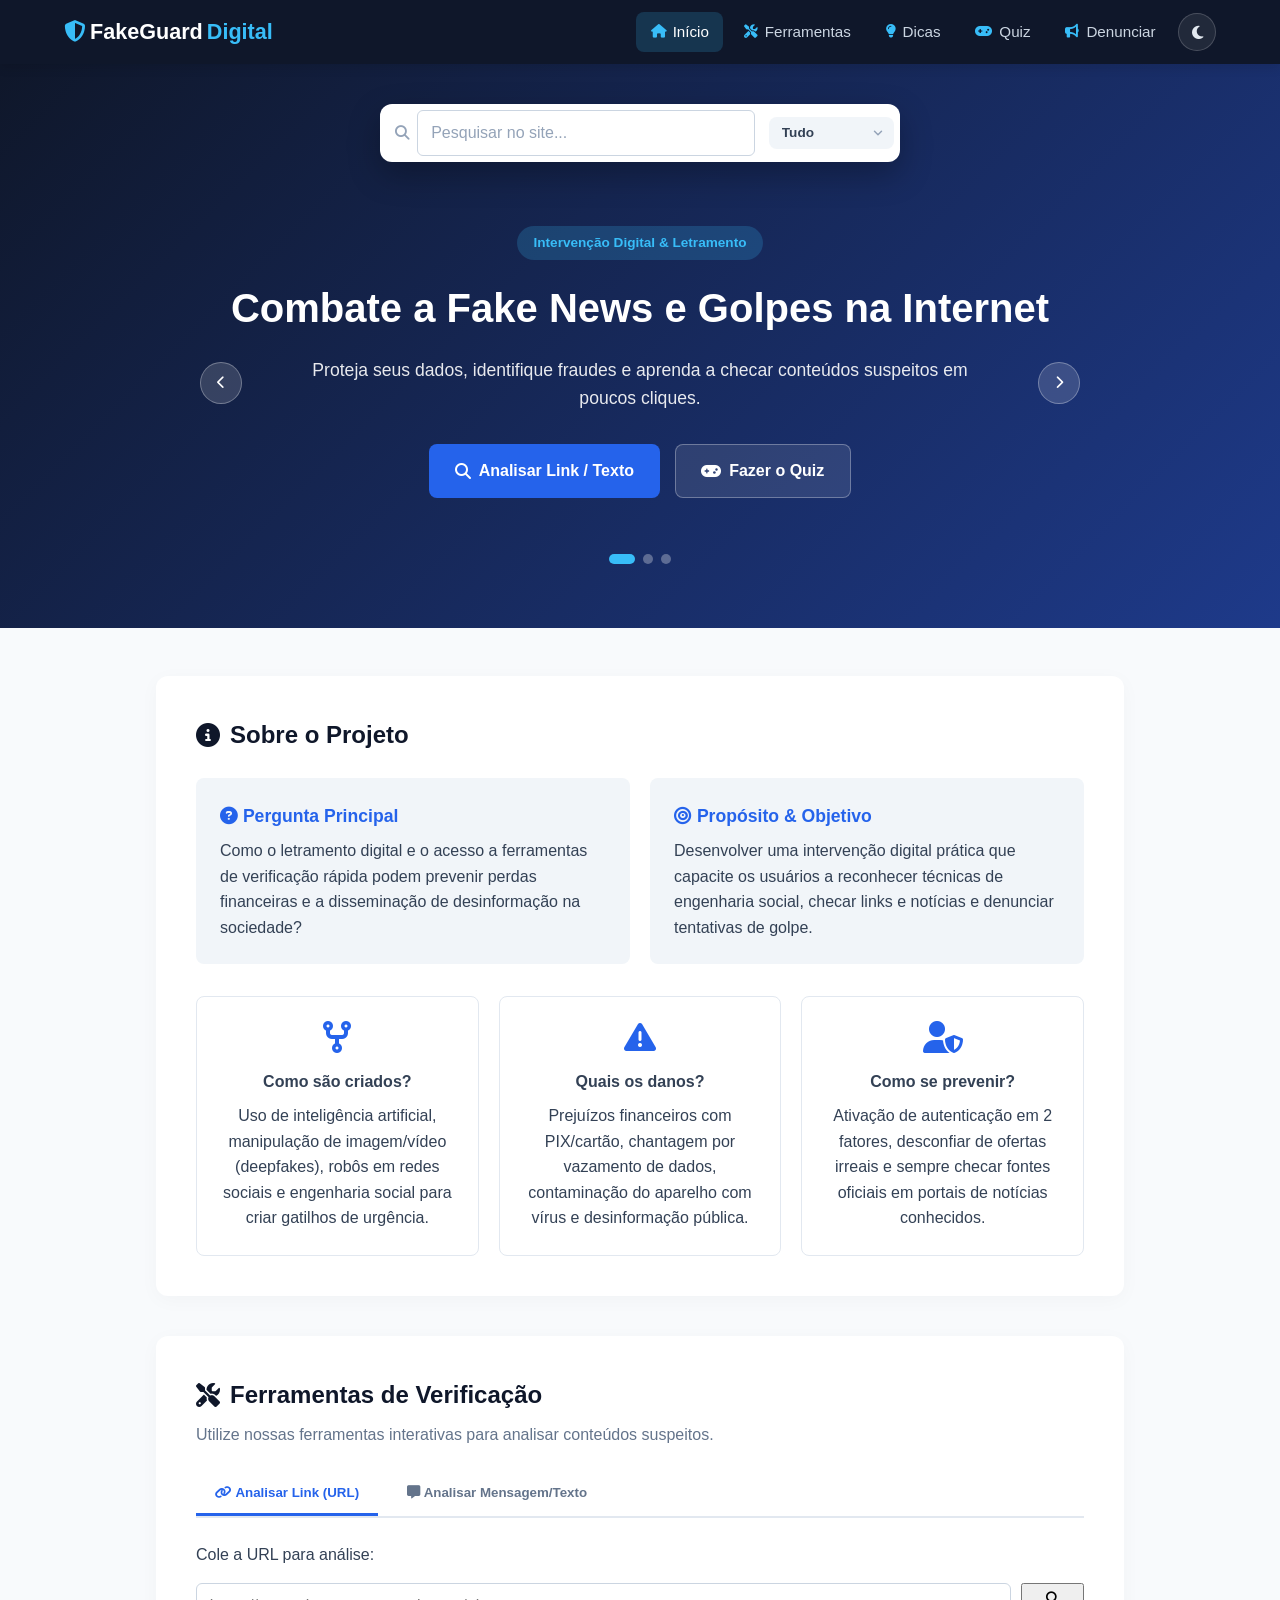
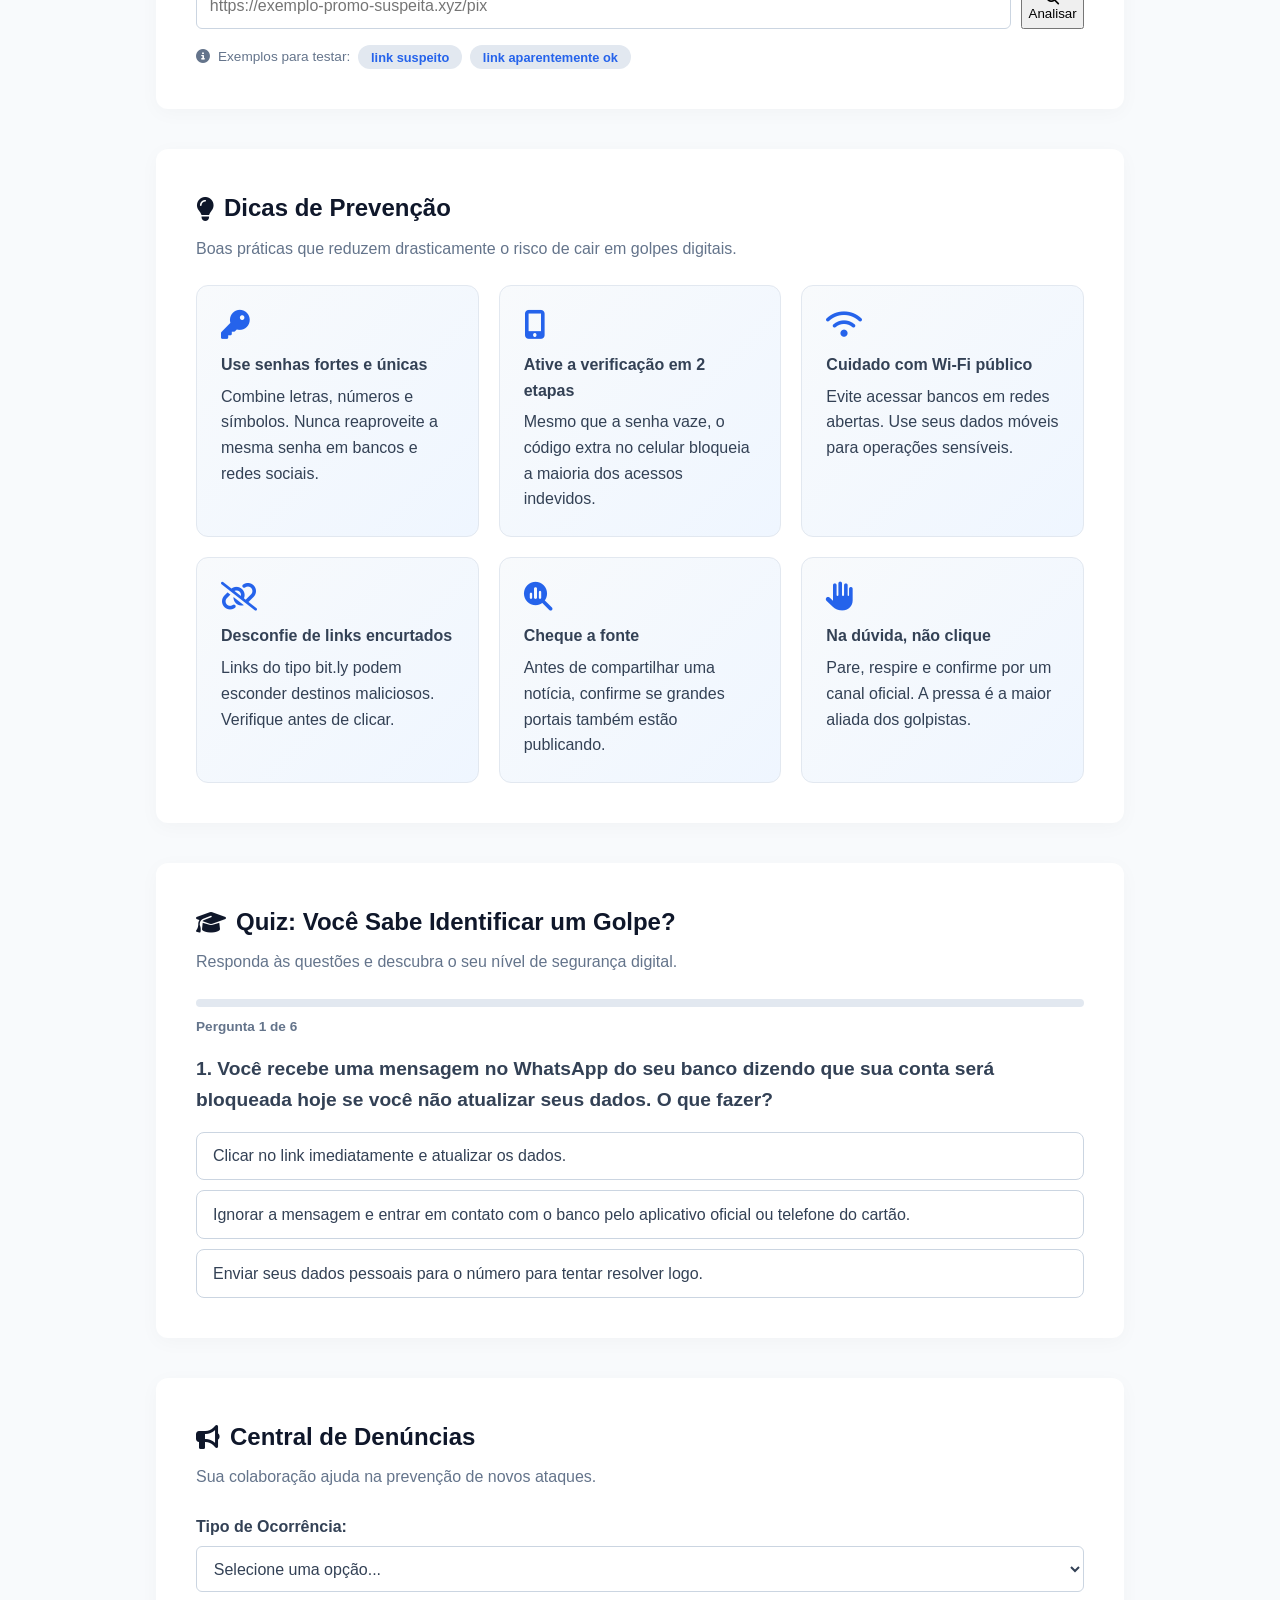
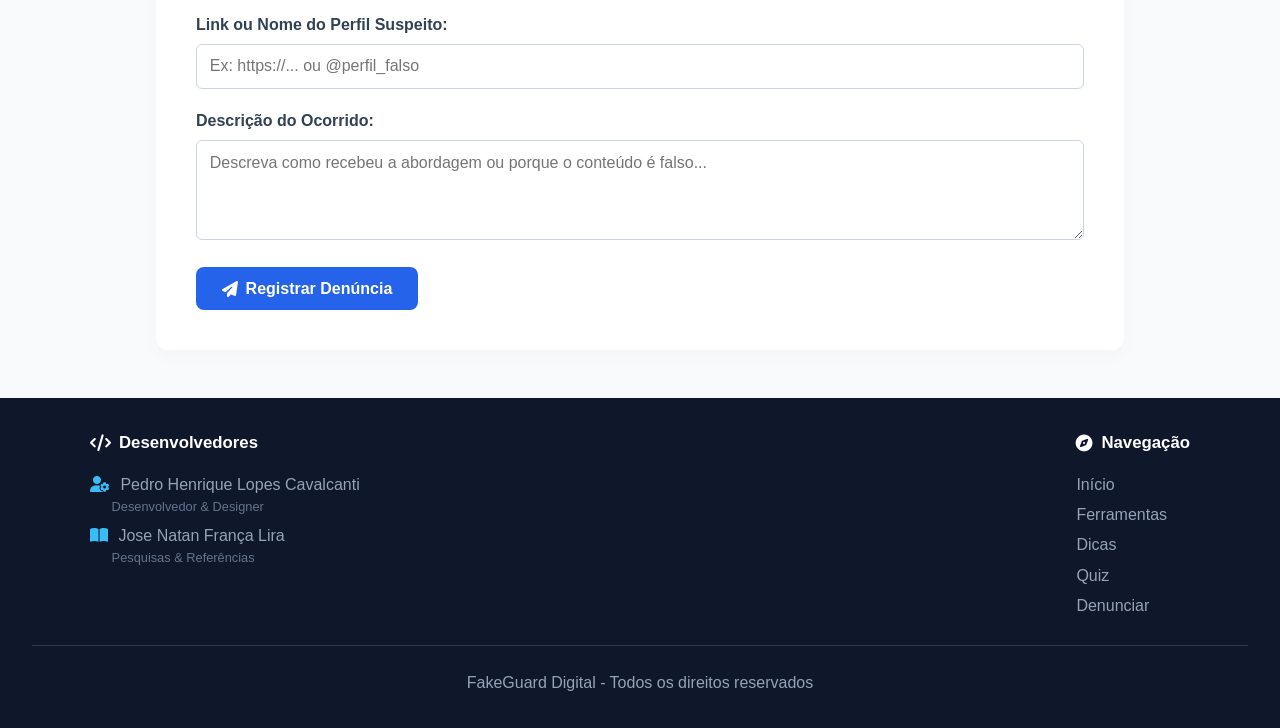
==== index.html @ 28c77b5f "Add files via upload" ====
<!DOCTYPE html>
<html lang="pt-BR">
<head>
    <meta charset="UTF-8">
    <meta name="viewport" content="width=device-width, initial-scale=1.0">
    <title>FakeGuard | Combate às Fake News e Golpes Virtuais</title>
    <link rel="stylesheet" href="./assets/css/style.css">
    <link rel="stylesheet" href="https://cdnjs.cloudflare.com/ajax/libs/font-awesome/6.4.0/css/all.min.css">
   
</head>
<body>

    <!-- Navegação -->
    <nav class="navbar">
        <div class="logo">
            <i class="fa-solid fa-shield-halved"></i> FakeGuard<span>Digital</span>
        </div>
        <div class="nav-right">
            <ul class="nav-links" id="navLinks">
                <li><a href="#inicio"><i class="fa-solid fa-house"></i> Início</a></li>
                <li><a href="#ferramentas"><i class="fa-solid fa-screwdriver-wrench"></i> Ferramentas</a></li>
                <li><a href="#dicas"><i class="fa-solid fa-lightbulb"></i> Dicas</a></li>
                <li><a href="#quiz"><i class="fa-solid fa-gamepad"></i> Quiz</a></li>
                <li><a href="#denuncia"><i class="fa-solid fa-bullhorn"></i> Denunciar</a></li>
            </ul>
            <button class="theme-toggle" id="themeToggle" aria-label="Alternar tema" title="Alternar tema claro/escuro" onclick="alternarTema()">
                <i class="fa-solid fa-moon"></i>
            </button>
            <button class="hamburger" id="hamburger" aria-label="Abrir menu" aria-expanded="false" onclick="toggleMenu()">
                <i class="fa-solid fa-bars"></i>
            </button>
        </div>
    </nav>

    <!-- Header Hero com Carrossel -->
    <header id="inicio" class="hero">
        <div class="hero-search">
            <form class="hero-search-form" onsubmit="return pesquisarSite(event)" role="search">
                <div class="search-field">
                    <i class="fa-solid fa-magnifying-glass"></i>
                    <input type="text" id="siteSearch" placeholder="Pesquisar no site..." aria-label="Pesquisar no site" oninput="pesquisarSite(event)">
                </div>
                <select id="siteSearchFilter" aria-label="Filtro de pesquisa" onchange="pesquisarSite(event)">
                    <option value="todos">Tudo</option>
                    <option value="ferramentas">Ferramentas</option>
                    <option value="quiz">Quiz</option>
                    <option value="dicas">Dicas</option>
                    <option value="denuncia">Denúncias</option>
                    <option value="sobre">Sobre</option>
                </select>
            </form>
            <div id="siteSearchResult" class="site-search-result" aria-live="polite"></div>
        </div>

        <div class="carousel" id="carousel">
            <div class="carousel-track" id="carouselTrack">
                <div class="carousel-slide">
                    <span class="badge">Intervenção Digital &amp; Letramento</span>
                    <h1>Combate a Fake News e Golpes na Internet</h1>
                    <p>Proteja seus dados, identifique fraudes e aprenda a checar conteúdos suspeitos em poucos cliques.</p>
                    <div class="hero-buttons">
                        <a href="#ferramentas" class="btn btn-primary"><i class="fa-solid fa-magnifying-glass"></i> Analisar Link / Texto</a>
                        <a href="#quiz" class="btn btn-secondary"><i class="fa-solid fa-gamepad"></i> Fazer o Quiz</a>
                    </div>
                </div>
                <div class="carousel-slide">
                    <span class="badge"><i class="fa-solid fa-bolt"></i> Golpes em alta</span>
                    <h1>Phishing, PIX falso e Perfis Clonados</h1>
                    <p>Golpistas usam urgência e prêmios fáceis para roubar seus dados. Aprenda a reconhecer os sinais antes de cair.</p>
                    <div class="hero-buttons">
                        <a href="#ferramentas" class="btn btn-primary"><i class="fa-solid fa-shield-halved"></i> Verificar Agora</a>
                        <a href="#dicas" class="btn btn-secondary"><i class="fa-solid fa-lightbulb"></i> Ver Dicas</a>
                    </div>
                </div>
                <div class="carousel-slide">
                    <span class="badge"><i class="fa-solid fa-brain"></i> Teste seu conhecimento</span>
                    <h1>Você Sabe Identificar um Golpe?</h1>
                    <p>Responda ao nosso quiz interativo e descubra o seu nível de segurança digital em poucos minutos.</p>
                    <div class="hero-buttons">
                        <a href="#quiz" class="btn btn-primary"><i class="fa-solid fa-gamepad"></i> Fazer o Quiz</a>
                        <a href="#denuncia" class="btn btn-secondary"><i class="fa-solid fa-bullhorn"></i> Denunciar Golpe</a>
                    </div>
                </div>
            </div>
            <button class="carousel-arrow prev" aria-label="Slide anterior" onclick="moverCarrossel(-1)"><i class="fa-solid fa-chevron-left"></i></button>
            <button class="carousel-arrow next" aria-label="Próximo slide" onclick="moverCarrossel(1)"><i class="fa-solid fa-chevron-right"></i></button>
            <div class="carousel-dots" id="carouselDots"></div>
        </div>
    </header>

    <main class="container">

        <!-- O Problema & Propósito -->
        <section id="problema" class="section-card">
            <h2><i class="fa-solid fa-circle-info"></i> Sobre o Projeto</h2>
            <div class="grid-2">
                <div class="box">
                    <h3><i class="fa-solid fa-circle-question"></i> Pergunta Principal</h3>
                    <p>Como o letramento digital e o acesso a ferramentas de verificação rápida podem prevenir perdas financeiras e a disseminação de desinformação na sociedade?</p>
                </div>
                <div class="box">
                    <h3><i class="fa-solid fa-bullseye"></i> Propósito & Objetivo</h3>
                    <p>Desenvolver uma intervenção digital prática que capacite os usuários a reconhecer técnicas de engenharia social, checar links e notícias e denunciar tentativas de golpe.</p>
                </div>
            </div>

            <div class="info-grid">
                <div class="info-card">
                    <i class="fa-solid fa-code-fork icon"></i>
                    <h4>Como são criados?</h4>
                    <p>Uso de inteligência artificial, manipulação de imagem/vídeo (deepfakes), robôs em redes sociais e engenharia social para criar gatilhos de urgência.</p>
                </div>
                <div class="info-card">
                    <i class="fa-solid fa-triangle-exclamation icon"></i>
                    <h4>Quais os danos?</h4>
                    <p>Prejuízos financeiros com PIX/cartão, chantagem por vazamento de dados, contaminação do aparelho com vírus e desinformação pública.</p>
                </div>
                <div class="info-card">
                    <i class="fa-solid fa-user-shield icon"></i>
                    <h4>Como se prevenir?</h4>
                    <p>Ativação de autenticação em 2 fatores, desconfiar de ofertas irreais e sempre checar fontes oficiais em portais de notícias conhecidos.</p>
                </div>
            </div>
        </section>

        <!-- Ferramentas Interativas -->
        <section id="ferramentas" class="section-card">
            <h2><i class="fa-solid fa-screwdriver-wrench"></i> Ferramentas de Verificação</h2>
            <p class="subtitle">Utilize nossas ferramentas interativas para analisar conteúdos suspeitos.</p>

            <div class="tabs">
                <button class="tab-btn active" onclick="switchTab('verificador-link', this)"><i class="fa-solid fa-link"></i> Analisar Link (URL)</button>
                <button class="tab-btn" onclick="switchTab('analisador-texto', this)"><i class="fa-solid fa-message"></i> Analisar Mensagem/Texto</button>
            </div>

            <!-- Tab 1: Link -->
            <div id="verificador-link" class="tab-content active">
                <div class="interactive-box">
                    <label for="linkInput">Cole a URL para análise:</label>
                    <div class="input-group">
                        <input type="text" id="linkInput" placeholder="https://exemplo-promo-suspeita.xyz/pix" onkeydown="if(event.key==='Enter')analisarLink()">
                        <button onclick="analisarLink()"><i class="fa-solid fa-search"></i> Analisar</button>
                    </div>
                    <p class="helper-text"><i class="fa-solid fa-circle-info"></i> Exemplos para testar: <button type="button" class="chip" onclick="preencherExemplo('link','https://bit.ly/premio-pix-gratis.tk')">link suspeito</button> <button type="button" class="chip" onclick="preencherExemplo('link','https://www.bancooficial.com.br/seguro')">link aparentemente ok</button></p>
                    <div id="linkResult" class="result-box hidden"></div>
                </div>
            </div>

            <!-- Tab 2: Texto/Mensagem -->
            <div id="analisador-texto" class="tab-content">
                <div class="interactive-box">
                    <label for="textoInput">Cole o texto da mensagem recebida (WhatsApp, SMS, E-mail):</label>
                    <textarea id="textoInput" rows="5" placeholder="Ex: PARABÉNS! Você foi contemplado com um PIX de R$ 5.000. Clique no link e confirme seu código..."></textarea>
                    <button onclick="analisarTexto()"><i class="fa-solid fa-microscope"></i> Analisar Mensagem</button>
                    <p class="helper-text"><i class="fa-solid fa-circle-info"></i> Exemplos: <button type="button" class="chip" onclick="preencherExemplo('texto','URGENTE! Sua conta está bloqueada, clique no link e informe seu código de verificação para desbloquear')">golpe de banco</button> <button type="button" class="chip" onclick="preencherExemplo('texto','Bom dia, confirmando nossa reunião amanhã às 10h na sala 3.')">mensagem normal</button></p>
                    <div id="textoResult" class="result-box hidden"></div>
                </div>
            </div>
        </section>

        <!-- Dicas de Prevenção -->
        <section id="dicas" class="section-card">
            <h2><i class="fa-solid fa-lightbulb"></i> Dicas de Prevenção</h2>
            <p class="subtitle">Boas práticas que reduzem drasticamente o risco de cair em golpes digitais.</p>
            <div class="dicas-grid">
                <div class="dica-card">
                    <i class="fa-solid fa-key"></i>
                    <h4>Use senhas fortes e únicas</h4>
                    <p>Combine letras, números e símbolos. Nunca reaproveite a mesma senha em bancos e redes sociais.</p>
                </div>
                <div class="dica-card">
                    <i class="fa-solid fa-mobile-screen-button"></i>
                    <h4>Ative a verificação em 2 etapas</h4>
                    <p>Mesmo que a senha vaze, o código extra no celular bloqueia a maioria dos acessos indevidos.</p>
                </div>
                <div class="dica-card">
                    <i class="fa-solid fa-wifi"></i>
                    <h4>Cuidado com Wi-Fi público</h4>
                    <p>Evite acessar bancos em redes abertas. Use seus dados móveis para operações sensíveis.</p>
                </div>
                <div class="dica-card">
                    <i class="fa-solid fa-link-slash"></i>
                    <h4>Desconfie de links encurtados</h4>
                    <p>Links do tipo bit.ly podem esconder destinos maliciosos. Verifique antes de clicar.</p>
                </div>
                <div class="dica-card">
                    <i class="fa-solid fa-magnifying-glass-chart"></i>
                    <h4>Cheque a fonte</h4>
                    <p>Antes de compartilhar uma notícia, confirme se grandes portais também estão publicando.</p>
                </div>
                <div class="dica-card">
                    <i class="fa-solid fa-hand"></i>
                    <h4>Na dúvida, não clique</h4>
                    <p>Pare, respire e confirme por um canal oficial. A pressa é a maior aliada dos golpistas.</p>
                </div>
            </div>
        </section>

        <!-- Quiz Interativo -->
        <section id="quiz" class="section-card">
            <h2><i class="fa-solid fa-graduation-cap"></i> Quiz: Você Sabe Identificar um Golpe?</h2>
            <p class="subtitle">Responda às questões e descubra o seu nível de segurança digital.</p>

            <div class="quiz-progress"><div class="quiz-progress-bar" id="quizProgressBar"></div></div>
            <p class="quiz-counter" id="quizCounter"></p>
            <div id="quiz-container">
                <div class="quiz-question" id="question-title">Carregando pergunta...</div>
                <div class="quiz-options" id="options-container"></div>
                <div id="quiz-feedback" class="quiz-feedback hidden"></div>
                <button id="next-btn" class="btn btn-primary hidden" onclick="proximaPergunta()">Próxima Pergunta <i class="fa-solid fa-arrow-right"></i></button>
            </div>
        </section>

        <!-- Form de Denúncia -->
        <section id="denuncia" class="section-card">
            <h2><i class="fa-solid fa-bullhorn"></i> Central de Denúncias</h2>
            <p class="subtitle">Sua colaboração ajuda na prevenção de novos ataques.</p>

            <form id="denunciaForm" onsubmit="enviarDenuncia(event)">
                <div class="form-group">
                    <label for="tipoInfração" >Tipo de Ocorrência:</label>
                    <select id="tipoInfração" required>
                        <option value="">Selecione uma opção...</option>
                        <option value="phishing">Phishing / Link Malicioso</option>
                        <option value="fakenews">Notícia Falsa (Fake News)</option>
                        <option value="perfil_falso">Perfil Falso / Clone em Rede Social</option>
                        <option value="fraude_pix">Fraude via PIX / Cobrança Indevida</option>
                    </select>
                </div>

                <div class="form-group">
                    <label for="urlDenuncia">Link ou Nome do Perfil Suspeito:</label>
                    <input type="text" id="urlDenuncia" placeholder="Ex: https://... ou @perfil_falso" required>
                </div>

                <div class="form-group">
                    <label for="descricao">Descrição do Ocorrido:</label>
                    <textarea id="descricao" rows="4" placeholder="Descreva como recebeu a abordagem ou porque o conteúdo é falso..." required></textarea>
                </div>

                <button type="submit" class="btn btn-primary"><i class="fa-solid fa-paper-plane"></i> Registrar Denúncia</button>
            </form>
            <div id="formAlert" class="alert-success hidden">
                <i class="fa-solid fa-circle-check"></i> Denúncia registrada e enviada para análise com sucesso!
            </div>
        </section>

    </main>

    <footer>
        <div class="footer-content">
            <div class="footer-section footer-dev">
                <h3><i class="fa-solid fa-code"></i> Desenvolvedores</h3>
                <ul>
                    <li><i class="fa-solid fa-user-gear"></i> Pedro Henrique Lopes Cavalcanti <span>Desenvolvedor &amp; Designer</span></li>
                    <li><i class="fa-solid fa-book-open"></i> Jose Natan França Lira <span>Pesquisas &amp; Referências</span></li>
                </ul>
            </div>
            <div class="footer-section footer-links">
                <h3><i class="fa-solid fa-compass"></i> Navegação</h3>
                <ul>
                    <li><a href="#inicio">Início</a></li>
                    <li><a href="#ferramentas">Ferramentas</a></li>
                    <li><a href="#dicas">Dicas</a></li>
                    <li><a href="#quiz">Quiz</a></li>
                    <li><a href="#denuncia">Denunciar</a></li>
                </ul>
            </div>
        </div>
        <p class="footer-bottom">FakeGuard Digital - Todos os direitos reservados</p>
    </footer>

    <script src="./assets/js/script.js"></script>
</body>
</html>
---- assets/css/style.css ----
:root {
    --primary-color: #0f172a;
    --secondary-color: #2563eb;
    --accent-color: #38bdf8;
    --bg-color: #f8fafc;
    --card-bg: #ffffff;
    --text-color: #334155;
    --danger-color: #ef4444;
    --success-color: #22c55e;
    --warning-color: #f59e0b;
    --border-radius: 12px;

    /* Variáveis do tema (modo claro) */
    --muted-color: #64748b;
    --surface-2: #f1f5f9;
    --surface-3: #e2e8f0;
    --border-color: #e2e8f0;
    --input-bg: #ffffff;
    --input-border: #cbd5e1;
    --card-shadow: 0 4px 20px rgba(0, 0, 0, 0.03);
    --dica-bg-1: #f8fafc;
    --dica-bg-2: #eff6ff;
    --quiz-opt-bg: #ffffff;
    --quiz-opt-hover: #f1f5f9;
    --navbar-bg: #0f172a;
    --footer-bg: #0f172a;
    --hero-bg: linear-gradient(135deg, #0f172a 0%, #1e3a8a 100%);

    /* Barra de pesquisa (tema claro) */
    --search-bg: #ffffff;
    --search-border: rgba(255, 255, 255, 0.25);
    --search-chip: #f1f5f9;
    --search-chip-hover: #e2e8f0;
    --search-muted: #94a3b8;
    --search-shadow: 0 12px 32px rgba(0, 0, 0, 0.28);
}

/* Modo escuro */
html[data-theme="dark"] {
    --bg-color: #0b1120;
    --card-bg: #111c2e;
    --text-color: #cbd5e1;
    --primary-color: #e2e8f0;
    --secondary-color: #3b82f6;
    --accent-color: #38bdf8;

    --muted-color: #94a3b8;
    --surface-2: #16233a;
    --surface-3: #1e2f4a;
    --border-color: #223350;
    --input-bg: #0f1b2e;
    --input-border: #2a3d5c;
    --card-shadow: 0 4px 20px rgba(0, 0, 0, 0.4);
    --dica-bg-1: #16233a;
    --dica-bg-2: #12203a;
    --quiz-opt-bg: #16233a;
    --quiz-opt-hover: #1e2f4a;
    --navbar-bg: #0b1120;
    --footer-bg: #0b1120;
    --hero-bg: linear-gradient(135deg, #0b1120 0%, #16233a 100%);

    /* Barra de pesquisa (tema escuro) */
    --search-bg: #16233a;
    --search-border: #2a3d5c;
    --search-chip: #1e2f4a;
    --search-chip-hover: #263a58;
    --search-muted: #64748b;
    --search-shadow: 0 12px 32px rgba(0, 0, 0, 0.45);
}

* {
    box-sizing: border-box;
    margin: 0;
    padding: 0;
    font-family: 'Segoe UI', Roboto, Helvetica, Arial, sans-serif;
}

html {
    scroll-behavior: smooth;
}

body {
    background-color: var(--bg-color);
    color: var(--text-color);
    line-height: 1.6;
    overflow-x: hidden;
    transition: background-color 0.3s ease, color 0.3s ease;
}

/* Navbar */
.navbar {
    display: flex;
    justify-content: space-between;
    align-items: center;
    background-color: var(--navbar-bg);
    padding: 0.75rem 5%;
    position: sticky;
    top: 0;
    z-index: 1000;
    box-shadow: 0 4px 10px rgba(0,0,0,0.1);
    transition: background-color 0.3s ease;
}

.nav-right {
    display: flex;
    align-items: center;
    gap: 0.5rem;
}

.logo {
    color: #fff;
    font-size: 1.35rem;
    font-weight: 700;
    display: inline-flex;
    align-items: center;
    gap: 4px;
}

.logo i {
    color: var(--accent-color);
}

.logo span {
    color: var(--accent-color);
}

.nav-links {
    display: flex;
    list-style: none;
    gap: 6px;
    align-items: center;
}

/* Botão de tema */
.theme-toggle {
    background: rgba(255, 255, 255, 0.08);
    border: 1px solid rgba(255, 255, 255, 0.18);
    color: #e2e8f0;
    width: 38px;
    height: 38px;
    border-radius: 50%;
    cursor: pointer;
    font-size: 0.95rem;
    display: inline-flex;
    align-items: center;
    justify-content: center;
    transition: background 0.2s ease, transform 0.3s ease;
}

.theme-toggle:hover {
    background: rgba(56, 189, 248, 0.25);
    transform: rotate(20deg);
}

.nav-links a {
    color: #cbd5e1;
    text-decoration: none;
    font-weight: 500;
    font-size: 0.95rem;
    padding: 0.5rem 0.9rem;
    border-radius: 8px;
    transition: color 0.2s ease, background-color 0.2s ease;
    display: inline-flex;
    align-items: center;
    gap: 7px;
}

.nav-links a i {
    font-size: 0.85rem;
    color: var(--accent-color);
}

.nav-links a:hover {
    color: #fff;
    background-color: rgba(255, 255, 255, 0.08);
}

.nav-links a.active {
    color: #fff;
    background-color: rgba(56, 189, 248, 0.18);
}

.nav-links a.active i {
    color: var(--accent-color);
}

/* Hamburguer */
.hamburger {
    display: none;
    background: none;
    border: none;
    color: #fff;
    font-size: 1.6rem;
    cursor: pointer;
    padding: 0.25rem 0.5rem;
}

/* Hero Section */
.hero {
    background: var(--hero-bg);
    color: #fff;
    padding: 2.5rem 1rem 4rem;
    transition: background 0.3s ease;
}

/* Barra de pesquisa no topo */
.hero-search {
    max-width: 520px;
    margin: 0 auto 2.5rem;
    position: relative;
}

.hero-search-form {
    display: flex;
    align-items: center;
    background: var(--search-bg);
    border: 1px solid var(--search-border);
    border-radius: 12px;
    padding: 0.3rem;
    gap: 0.3rem;
    box-shadow: var(--search-shadow);
    transition: background-color 0.3s ease, border-color 0.3s ease;
}

.hero-search-form .search-field {
    flex: 1 1 auto;
    display: flex;
    align-items: center;
    gap: 0.5rem;
    padding: 0 0.6rem;
    min-width: 0;
}

.hero-search-form .search-field i {
    color: var(--search-muted);
    font-size: 0.9rem;
}

.hero-search-form input {
    flex: 1 1 auto;
    width: auto;
    border: none;
    outline: none;
    font-size: 0.92rem;
    padding: 0.55rem 0;
    min-width: 0;
    background: transparent;
    color: var(--text-color);
}

.hero-search-form input::placeholder {
    color: var(--search-muted);
}

.hero-search-form select {
    border: none;
    outline: none;
    -webkit-appearance: none;
    -moz-appearance: none;
    appearance: none;
    width: auto;
    max-width: 46%;
    background: var(--search-chip);
    /* Seta customizada (chevron desenhado em SVG) */
    background-image: url("data:image/svg+xml;charset=utf-8,%3Csvg xmlns='http://www.w3.org/2000/svg' viewBox='0 0 24 24' fill='none' stroke='%2394a3b8' stroke-width='2.5' stroke-linecap='round' stroke-linejoin='round'%3E%3Cpolyline points='6 9 12 15 18 9'/%3E%3C/svg%3E");
    background-repeat: no-repeat;
    background-position: right 0.55rem center;
    background-size: 14px;
    padding: 0.55rem 1.9rem 0.55rem 0.8rem;
    border-radius: 8px;
    font-size: 0.85rem;
    font-weight: 600;
    color: var(--text-color);
    cursor: pointer;
    transition: background-color 0.2s ease;
    flex-shrink: 0;
}

.hero-search-form select:hover {
    background-color: var(--search-chip-hover);
}

.hero-search-form select option {
    color: #334155;
    background: #fff;
}

.hero-search-form button {
    background-color: var(--secondary-color);
    color: #fff;
    border: none;
    padding: 0.55rem 1rem;
    border-radius: 8px;
    cursor: pointer;
    font-size: 0.9rem;
    display: inline-flex;
    align-items: center;
    justify-content: center;
    flex-shrink: 0;
    transition: background-color 0.2s ease;
}

.hero-search-form button:hover {
    background-color: var(--accent-color);
}

.site-search-result {
    display: none;
    margin-top: 0.8rem;
    padding: 1rem 1.2rem;
    border-radius: 12px;
    font-size: 0.95rem;
    animation: fadeIn 0.3s ease;
}

.site-search-result.show {
    display: block;
}

.site-search-result.success {
    background: rgba(34, 197, 94, 0.15);
    color: #dcfce7;
    border: 1px solid rgba(74, 222, 128, 0.5);
}

.site-search-result.warning {
    background: rgba(245, 158, 11, 0.15);
    color: #fef3c7;
    border: 1px solid rgba(252, 211, 77, 0.5);
}

.search-hits {
    display: flex;
    flex-direction: column;
    gap: 6px;
    margin-top: 0.7rem;
}

.search-hit {
    background: rgba(255, 255, 255, 0.08);
    color: #fff;
    border: 1px solid rgba(255, 255, 255, 0.15);
    padding: 0.55rem 0.85rem;
    border-radius: 8px;
    cursor: pointer;
    font-size: 0.9rem;
    display: flex;
    align-items: center;
    gap: 8px;
    text-align: left;
    width: 100%;
    transition: all 0.2s ease;
}

.search-hit > i {
    color: var(--accent-color);
    font-size: 0.75rem;
}

.search-hit:hover {
    background: rgba(56, 189, 248, 0.2);
    border-color: var(--accent-color);
    transform: translateX(4px);
}

.search-hit-tag {
    margin-left: auto;
    font-size: 0.7rem;
    text-transform: uppercase;
    letter-spacing: 0.5px;
    background: rgba(255, 255, 255, 0.12);
    color: #cbd5e1;
    padding: 0.15rem 0.5rem;
    border-radius: 20px;
    font-weight: 600;
    white-space: nowrap;
}

/* Carrossel */
.carousel {
    position: relative;
    max-width: 900px;
    margin: 0 auto;
    overflow: hidden;
    border-radius: 16px;
}

.carousel-track {
    display: flex;
    transition: transform 0.6s ease-in-out;
}

.carousel-slide {
    min-width: 100%;
    text-align: center;
    padding: 1.5rem 1rem 2rem;
    box-sizing: border-box;
}

.carousel-slide h1 {
    font-size: 2.5rem;
    margin-bottom: 1rem;
}

.carousel-slide p {
    font-size: 1.1rem;
    opacity: 0.9;
    margin-bottom: 2rem;
    max-width: 700px;
    margin-left: auto;
    margin-right: auto;
}

.badge {
    background-color: rgba(56, 189, 248, 0.2);
    color: var(--accent-color);
    padding: 0.4rem 1rem;
    border-radius: 20px;
    font-size: 0.85rem;
    font-weight: 600;
    display: inline-block;
    margin-bottom: 1rem;
}

.hero-buttons {
    display: flex;
    gap: 15px;
    justify-content: center;
    flex-wrap: wrap;
}

.carousel-arrow {
    position: absolute;
    top: 50%;
    transform: translateY(-50%);
    background: rgba(255,255,255,0.15);
    border: 1px solid rgba(255,255,255,0.3);
    color: #fff;
    width: 42px;
    height: 42px;
    border-radius: 50%;
    cursor: pointer;
    display: flex;
    align-items: center;
    justify-content: center;
    transition: background 0.2s ease;
    z-index: 5;
}

.carousel-arrow:hover {
    background: var(--secondary-color);
    border-color: var(--secondary-color);
}

.carousel-arrow.prev { left: 10px; }
.carousel-arrow.next { right: 10px; }

.carousel-dots {
    display: flex;
    justify-content: center;
    gap: 8px;
    margin-top: 1.5rem;
}

.carousel-dot {
    width: 10px;
    height: 10px;
    border-radius: 50%;
    border: none;
    background: rgba(255,255,255,0.3);
    cursor: pointer;
    transition: all 0.3s ease;
}

.carousel-dot.active {
    background: var(--accent-color);
    width: 26px;
    border-radius: 10px;
}

@keyframes fadeIn {
    from { opacity: 0; transform: translateY(-5px); }
    to { opacity: 1; transform: translateY(0); }
}

/* Buttons */
.btn {
    padding: 0.8rem 1.6rem;
    border-radius: 8px;
    border: none;
    cursor: pointer;
    font-size: 1rem;
    font-weight: 600;
    text-decoration: none;
    display: inline-flex;
    align-items: center;
    gap: 8px;
    transition: all 0.3s;
}

.btn-primary {
    background-color: var(--secondary-color);
    color: #fff;
}

.btn-primary:hover {
    background-color: #1d4ed8;
}

.btn-secondary {
    background-color: rgba(255,255,255,0.1);
    color: #fff;
    border: 1px solid rgba(255,255,255,0.3);
}

.btn-secondary:hover {
    background-color: rgba(255,255,255,0.2);
}

/* Main Layout */
.container {
    max-width: 1000px;
    margin: 3rem auto;
    padding: 0 1rem;
}

.section-card {
    background: var(--card-bg);
    border-radius: var(--border-radius);
    padding: 2.5rem;
    margin-bottom: 2.5rem;
    box-shadow: var(--card-shadow);
    transition: background-color 0.3s ease, box-shadow 0.3s ease;
}

.section-card h2 {
    color: var(--primary-color);
    margin-bottom: 0.5rem;
    display: flex;
    align-items: center;
    gap: 10px;
}

.subtitle {
    color: var(--muted-color);
    margin-bottom: 1.5rem;
}

/* Grids & Cards */
.grid-2 {
    display: grid;
    grid-template-columns: 1fr 1fr;
    gap: 20px;
    margin-top: 1.5rem;
}

.box {
    background: var(--surface-2);
    padding: 1.5rem;
    border-radius: 8px;
    transition: background-color 0.3s ease;
}

.box h3 {
    font-size: 1.1rem;
    margin-bottom: 0.5rem;
    color: var(--secondary-color);
}

.info-grid {
    display: grid;
    grid-template-columns: repeat(auto-fit, minmax(250px, 1fr));
    gap: 20px;
    margin-top: 2rem;
}

.info-card {
    border: 1px solid var(--border-color);
    border-radius: 8px;
    padding: 1.5rem;
    text-align: center;
    transition: border-color 0.3s ease;
}

.info-card .icon {
    font-size: 2rem;
    color: var(--secondary-color);
    margin-bottom: 1rem;
}

.info-card h4 {
    margin-bottom: 0.5rem;
}

/* Tabs & Interatividade */
.tabs {
    display: flex;
    gap: 10px;
    margin-bottom: 1.5rem;
    border-bottom: 2px solid var(--border-color);
    overflow-x: auto;
    transition: border-color 0.3s ease;
}

.tab-btn {
    padding: 0.8rem 1.2rem;
    background: none;
    border: none;
    font-weight: 600;
    color: var(--muted-color);
    cursor: pointer;
    border-bottom: 3px solid transparent;
    white-space: nowrap;
    transition: color 0.2s ease;
}

.tab-btn:hover {
    color: var(--secondary-color);
}

.tab-btn.active {
    color: var(--secondary-color);
    border-bottom-color: var(--secondary-color);
}

.tab-content {
    display: none;
    animation: fadeIn 0.3s ease;
}

.tab-content.active {
    display: block;
}

.interactive-box {
    display: flex;
    flex-direction: column;
    gap: 1rem;
}

.input-group {
    display: flex;
    gap: 10px;
}

input[type="text"], select, textarea {
    width: 100%;
    padding: 0.8rem;
    border: 1px solid var(--input-border);
    border-radius: 6px;
    font-size: 1rem;
    outline: none;
    font-family: inherit;
    background: var(--input-bg);
    color: var(--text-color);
    transition: border-color 0.2s ease, box-shadow 0.2s ease, background-color 0.3s ease;
}

input[type="text"]:focus, select:focus, textarea:focus {
    border-color: var(--secondary-color);
    box-shadow: 0 0 0 3px rgba(37, 99, 235, 0.15);
}

.helper-text {
    font-size: 0.85rem;
    color: var(--muted-color);
    display: flex;
    flex-wrap: wrap;
    align-items: center;
    gap: 8px;
}

.chip {
    background: var(--surface-3);
    border: none;
    border-radius: 30px;
    padding: 0.3rem 0.8rem;
    font-size: 0.8rem;
    cursor: pointer;
    color: var(--secondary-color);
    font-weight: 600;
    transition: all 0.2s ease;
}

.chip:hover {
    background: var(--secondary-color);
    color: #fff;
}

.result-box {
    padding: 1rem 1.2rem;
    border-radius: 8px;
    font-weight: 500;
    line-height: 1.7;
    animation: fadeIn 0.3s ease;
}

/* Dicas */
.dicas-grid {
    display: grid;
    grid-template-columns: repeat(auto-fit, minmax(240px, 1fr));
    gap: 20px;
    margin-top: 1rem;
}

.dica-card {
    background: linear-gradient(135deg, var(--dica-bg-1) 0%, var(--dica-bg-2) 100%);
    border: 1px solid var(--border-color);
    border-radius: 12px;
    padding: 1.5rem;
    transition: transform 0.25s ease, box-shadow 0.25s ease, background 0.3s ease;
}

.dica-card:hover {
    transform: translateY(-5px);
    box-shadow: 0 12px 24px rgba(15, 23, 42, 0.18);
}

.dica-card i {
    font-size: 1.8rem;
    color: var(--secondary-color);
    margin-bottom: 0.8rem;
}

.dica-card h4 {
    margin-bottom: 0.4rem;
}

/* Quiz Style */
.quiz-progress {
    height: 8px;
    background: var(--surface-3);
    border-radius: 10px;
    overflow: hidden;
    margin-bottom: 0.6rem;
    transition: background-color 0.3s ease;
}

.quiz-progress-bar {
    height: 100%;
    width: 0;
    background: linear-gradient(90deg, var(--secondary-color), var(--accent-color));
    border-radius: 10px;
    transition: width 0.4s ease;
}

.quiz-counter {
    font-size: 0.85rem;
    color: var(--muted-color);
    margin-bottom: 1rem;
    font-weight: 600;
}

.quiz-question {
    font-size: 1.2rem;
    font-weight: 600;
    margin-bottom: 1rem;
}

.quiz-options {
    display: flex;
    flex-direction: column;
    gap: 10px;
}

.quiz-opt {
    padding: 0.9rem 1rem;
    border: 1px solid var(--input-border);
    border-radius: 8px;
    background: var(--quiz-opt-bg);
    color: var(--text-color);
    cursor: pointer;
    text-align: left;
    font-size: 1rem;
    transition: all 0.2s ease;
}

.quiz-opt:hover:not(:disabled) {
    background: var(--quiz-opt-hover);
    border-color: var(--secondary-color);
}

.quiz-opt.correta {
    background: #dcfce7;
    border-color: #4ade80;
}

.quiz-opt.errada {
    background: #fee2e2;
    border-color: #f87171;
}

.quiz-opt:disabled {
    cursor: default;
}

.quiz-feedback {
    margin-top: 1rem;
    padding: 1rem;
    border-radius: 8px;
    font-weight: 600;
    animation: fadeIn 0.3s ease;
}

.quiz-resultado {
    text-align: center;
    padding: 1rem;
}

.quiz-resultado h3 {
    color: var(--primary-color);
    margin-bottom: 1rem;
}

.quiz-score {
    font-size: 1.2rem;
    margin-bottom: 1rem;
}

.quiz-resultado .btn {
    margin-top: 1.2rem;
}

/* Forms & Feedback */
.form-group {
    margin-bottom: 1.2rem;
}

.form-group label {
    display: block;
    margin-bottom: 0.4rem;
    font-weight: 600;
}

.alert-success {
    background-color: #dcfce7;
    color: #15803d;
    padding: 1rem;
    border-radius: 6px;
    margin-top: 1rem;
}

.hidden {
    display: none;
}

footer {
    padding: 2rem;
    background-color: var(--footer-bg);
    color: #94a3b8;
    transition: background-color 0.3s ease;
}

.footer-content {
    max-width: 1100px;
    margin: 0 auto 1.5rem;
    display: flex;
    flex-wrap: wrap;
    justify-content: space-between;
    gap: 2rem;
}

.footer-section h3 {
    color: #ffffff;
    font-size: 1.05rem;
    margin-bottom: 0.75rem;
    display: flex;
    align-items: center;
    gap: 0.5rem;
}

.footer-dev ul {
    list-style: none;
}

.footer-dev li {
    padding: 0.15rem 0;
}

.footer-dev li i {
    color: var(--accent-color);
    margin-right: 6px;
}

.footer-dev li span {
    display: block;
    font-size: 0.8rem;
    color: #64748b;
    margin-left: 1.35rem;
}

.footer-links ul {
    list-style: none;
}

.footer-links li {
    padding: 0.15rem 0;
}

.footer-links a {
    color: #94a3b8;
    text-decoration: none;
    transition: color 0.2s ease;
}

.footer-links a:hover {
    color: var(--accent-color);
}

.footer-bottom {
    text-align: center;
    padding-top: 1.5rem;
    border-top: 1px solid rgba(148, 163, 184, 0.25);
}

@media (max-width: 768px) {
    .grid-2 {
        grid-template-columns: 1fr;
    }
    .hero-buttons {
        flex-direction: column;
        align-items: stretch;
    }
    .hero-buttons .btn {
        justify-content: center;
    }
    .input-group {
        flex-direction: column;
    }

    /* Menu hamburguer */
    .hamburger {
        display: block;
    }

    .nav-links {
        position: absolute;
        top: 100%;
        left: 0;
        right: 0;
        flex-direction: column;
        gap: 0;
        background-color: var(--navbar-bg);
        max-height: 0;
        overflow: hidden;
        transition: max-height 0.35s ease;
        box-shadow: 0 10px 20px rgba(0,0,0,0.25);
    }

    .nav-links.open {
        max-height: 400px;
    }

    .nav-links li {
        border-top: 1px solid rgba(148, 163, 184, 0.15);
    }

    .nav-links a {
        display: flex;
        padding: 1rem 5%;
    }

    .nav-links a::after {
        display: none;
    }

    .carousel-slide h1 {
        font-size: 1.8rem;
    }

    .carousel-slide p {
        font-size: 1rem;
    }

    .hero-search {
        max-width: 100%;
    }

    .hero-search-form {
        padding: 0.25rem;
    }

    .hero-search-form .search-field {
        padding: 0 0.4rem;
    }

    .hero-search-form input {
        min-width: 50px;
        font-size: 0.85rem;
        padding: 0.5rem 0;
    }

    .hero-search-form select {
        font-size: 0.78rem;
        padding: 0.5rem 0.4rem;
    }

    .hero-search-form button {
        padding: 0.5rem 0.7rem;
    }

    .carousel-arrow {
        width: 34px;
        height: 34px;
    }

    .section-card {
        padding: 1.5rem;
    }

    .footer-content {
        flex-direction: column;
    }
}

@media (max-width: 480px) {
    .carousel-slide h1 {
        font-size: 1.5rem;
    }

    .logo {
        font-size: 1.1rem;
    }

    .logo span {
        display: none;
    }

    .theme-toggle {
        width: 34px;
        height: 34px;
        font-size: 0.85rem;
    }

    .container {
        margin: 2rem auto;
    }
}

/* Transição suave de tema em todos os elementos */
.section-card,
.box,
.info-card,
.dica-card,
.quiz-opt,
.tab-btn,
.chip,
.footer-dev li span {
    transition: background-color 0.3s ease, border-color 0.3s ease, color 0.3s ease;
}
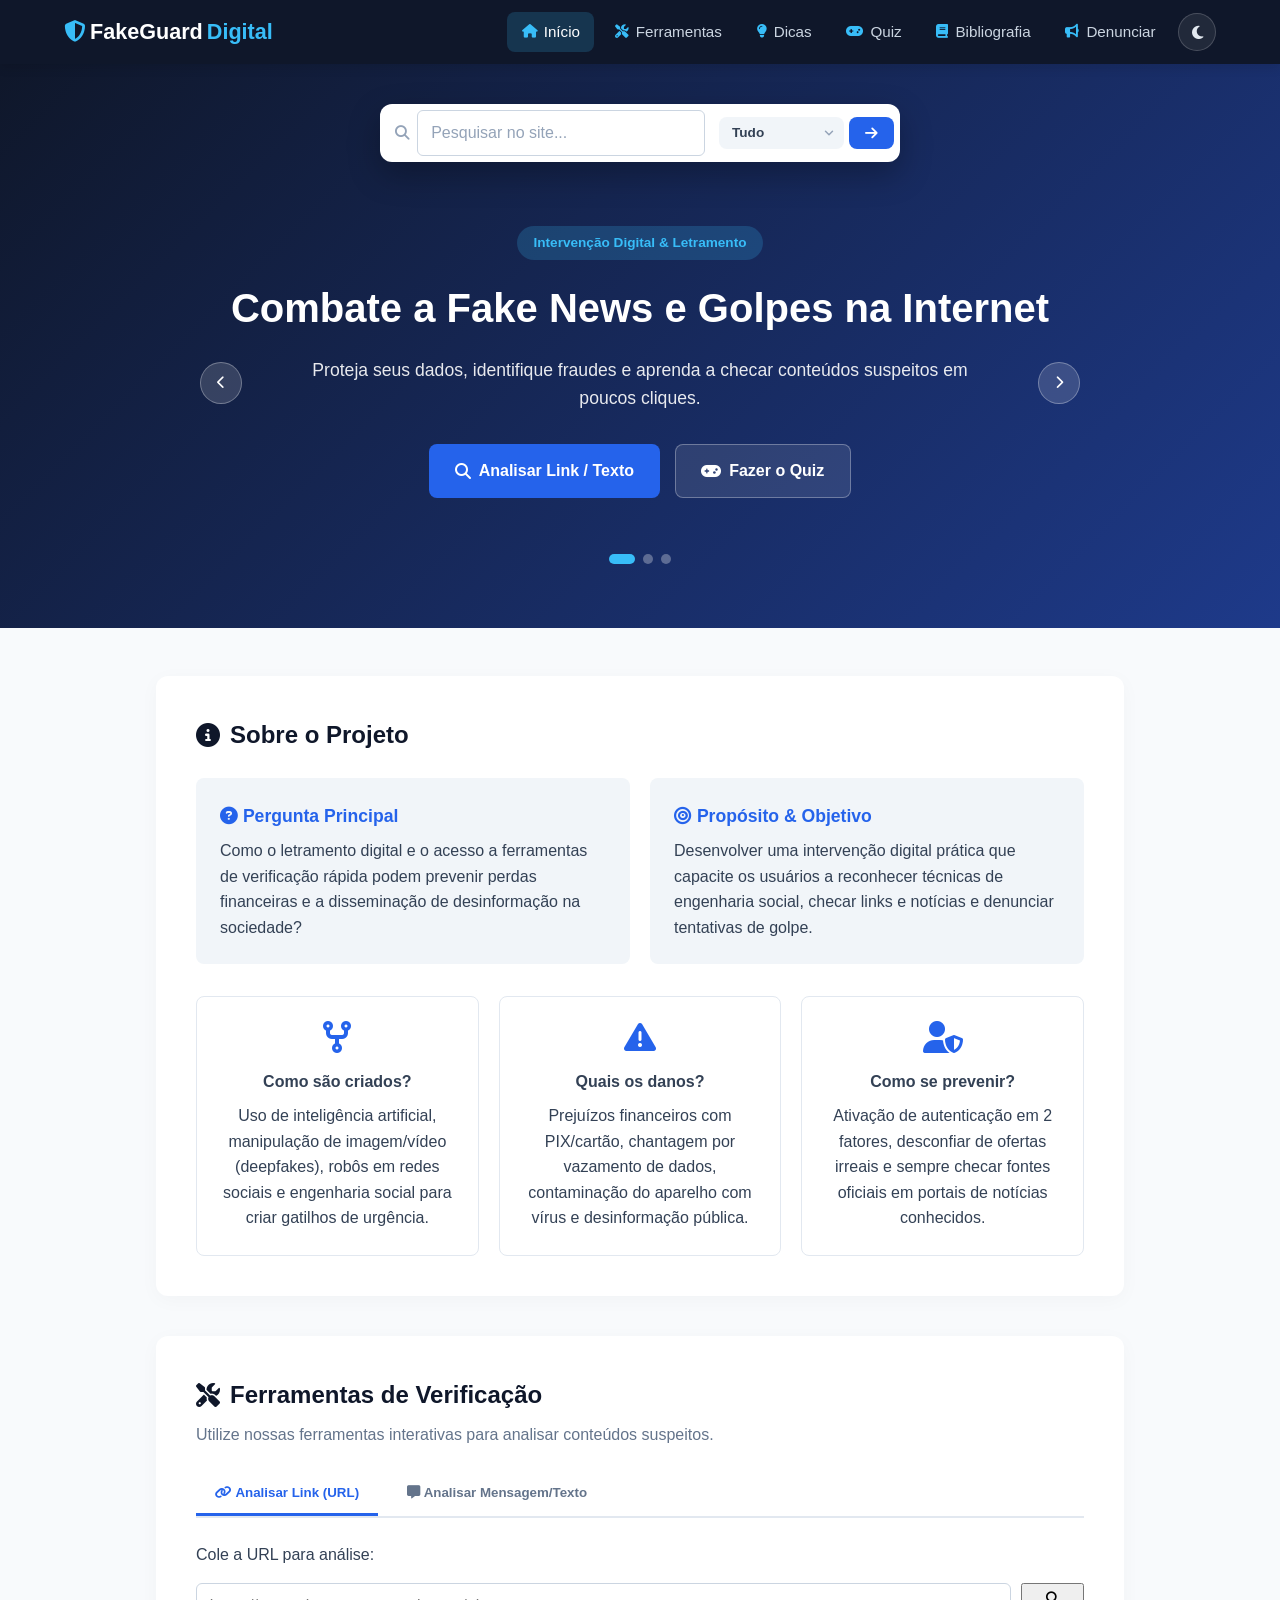
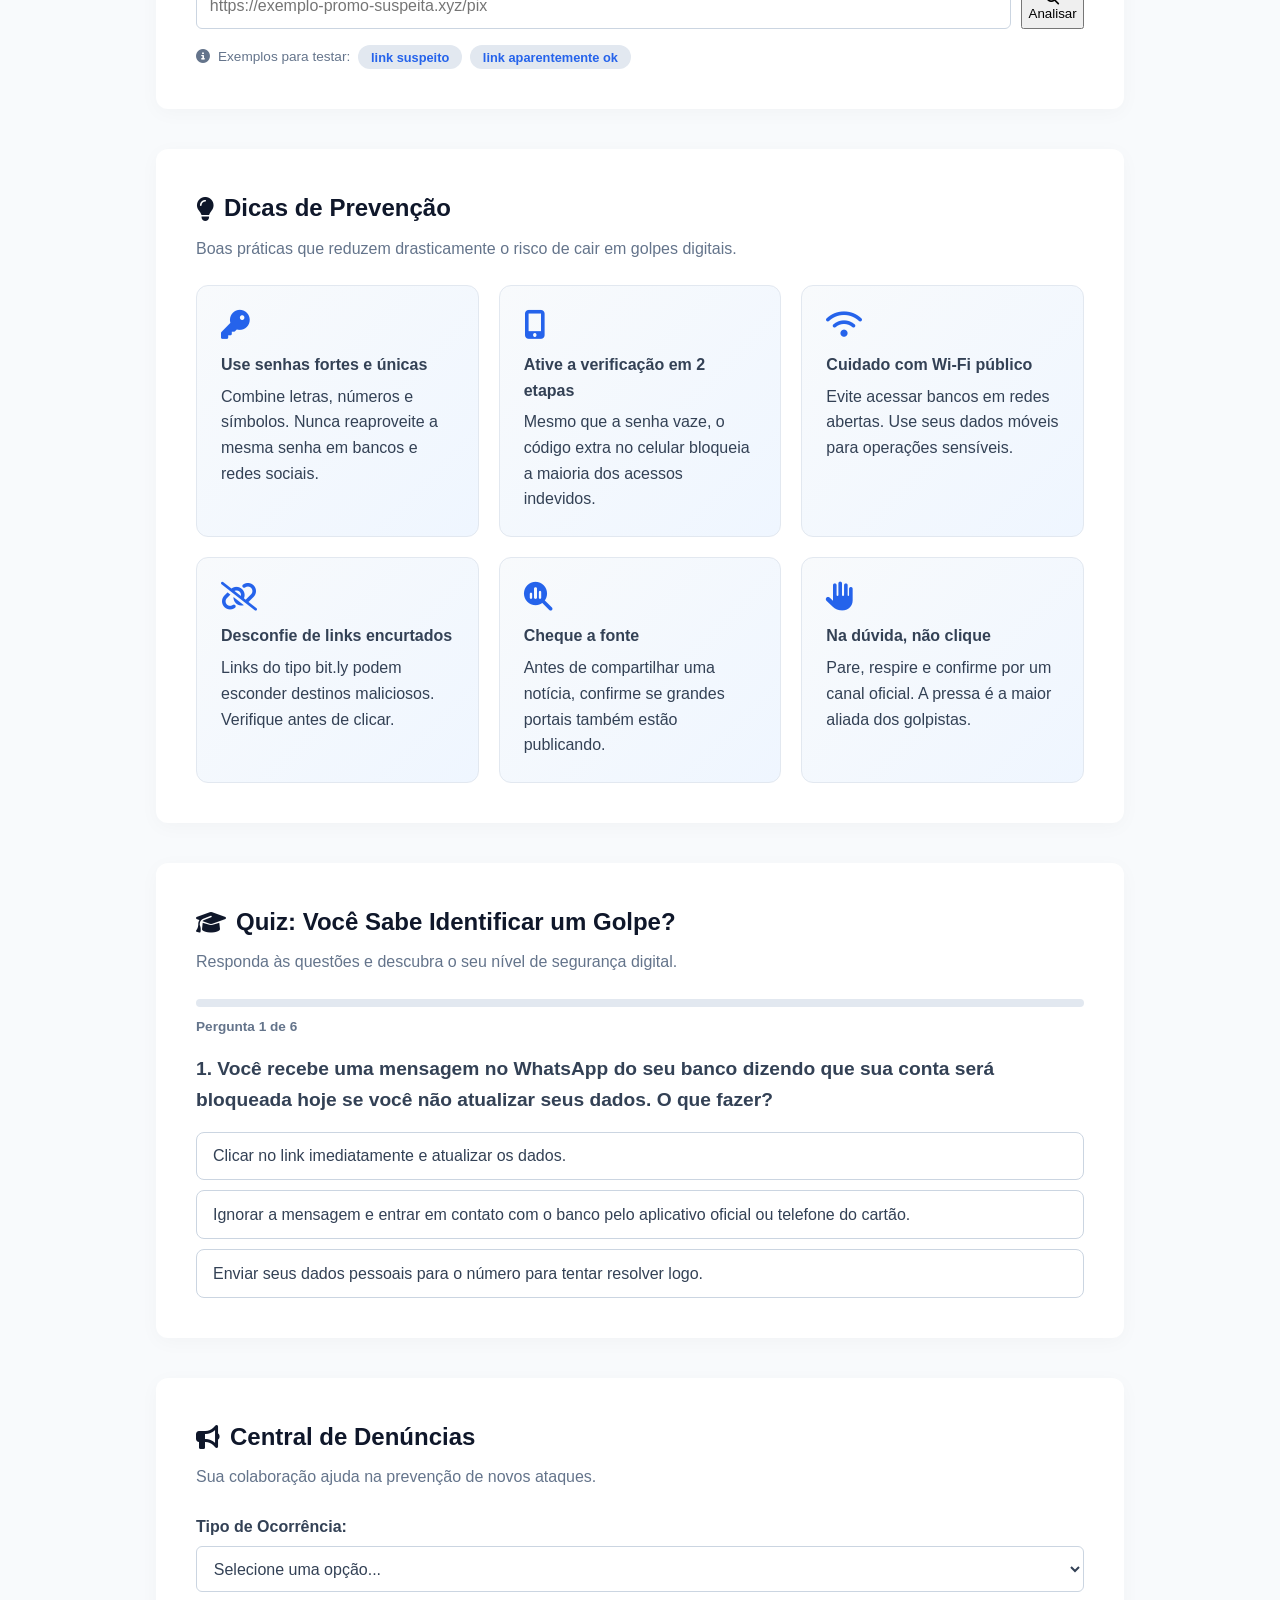
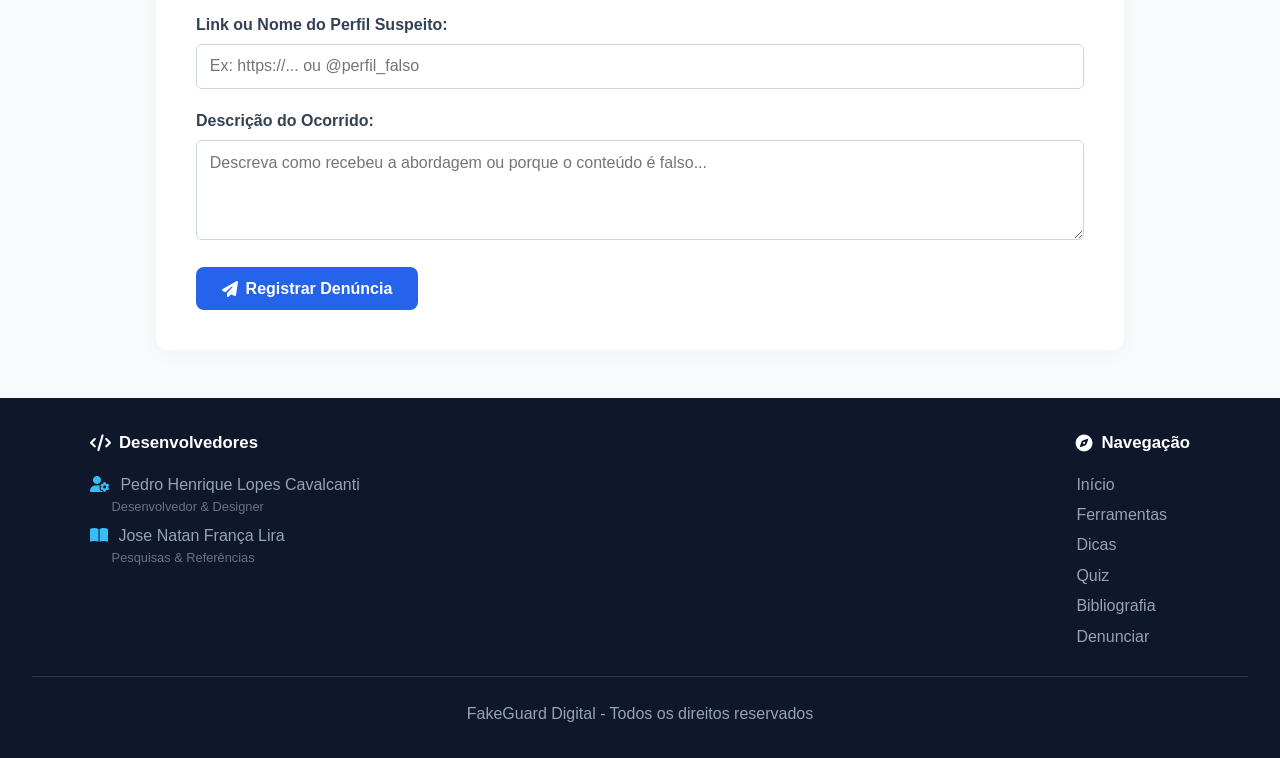
==== commit f9502031: "Add files via upload" ====
--- a/index.html
+++ b/index.html
@@ -6,7 +6,20 @@
     <title>FakeGuard | Combate às Fake News e Golpes Virtuais</title>
     <link rel="stylesheet" href="./assets/css/style.css">
     <link rel="stylesheet" href="https://cdnjs.cloudflare.com/ajax/libs/font-awesome/6.4.0/css/all.min.css">
-   
+    <script>
+        // Aplica o tema antes do render para evitar "flash" de cor
+        (function () {
+            try {
+                var t = localStorage.getItem('tema');
+                if (!t && window.matchMedia && window.matchMedia('(prefers-color-scheme: dark)').matches) {
+                    t = 'dark';
+                }
+                document.documentElement.setAttribute('data-theme', t || 'light');
+            } catch (e) {
+                document.documentElement.setAttribute('data-theme', 'light');
+            }
+        })();
+    </script>
 </head>
 <body>
 
@@ -21,6 +34,7 @@
                 <li><a href="#ferramentas"><i class="fa-solid fa-screwdriver-wrench"></i> Ferramentas</a></li>
                 <li><a href="#dicas"><i class="fa-solid fa-lightbulb"></i> Dicas</a></li>
                 <li><a href="#quiz"><i class="fa-solid fa-gamepad"></i> Quiz</a></li>
+                <li><a href="#bibliografia" id="linkBibliografia" onclick="alternarBibliografia(event)"><i class="fa-solid fa-book"></i> Bibliografia</a></li>
                 <li><a href="#denuncia"><i class="fa-solid fa-bullhorn"></i> Denunciar</a></li>
             </ul>
             <button class="theme-toggle" id="themeToggle" aria-label="Alternar tema" title="Alternar tema claro/escuro" onclick="alternarTema()">
@@ -46,8 +60,10 @@
                     <option value="quiz">Quiz</option>
                     <option value="dicas">Dicas</option>
                     <option value="denuncia">Denúncias</option>
+                    <option value="bibliografia">Bibliografia</option>
                     <option value="sobre">Sobre</option>
                 </select>
+                <button type="submit" aria-label="Pesquisar"><i class="fa-solid fa-arrow-right"></i></button>
             </form>
             <div id="siteSearchResult" class="site-search-result" aria-live="polite"></div>
         </div>
@@ -194,6 +210,77 @@
                     <p>Pare, respire e confirme por um canal oficial. A pressa é a maior aliada dos golpistas.</p>
                 </div>
             </div>
+        </section>
+
+        <!-- Bibliografia (oculta — abre pelo menu) -->
+        <section id="bibliografia" class="section-card bibliografia-card" hidden>
+            <h2><i class="fa-solid fa-book"></i> Bibliografia e Referências</h2>
+            <p class="subtitle">Fontes, estudos e materiais utilizados para embasar as informações deste site.</p>
+
+            <button class="btn btn-voltar" onclick="fecharBibliografia()">
+                <i class="fa-solid fa-arrow-left"></i> Voltar ao conteúdo
+            </button>
+
+            <div class="biblio-grid">
+                <div class="biblio-item">
+                    <i class="fa-solid fa-file-lines"></i>
+                    <div>
+                        <h4>SAFERNET BRASIL</h4>
+                        <p><em>Indicadores da Central Nacional de Denúncias de Crimes Cibernéticos</em>. São Paulo: SaferNet, 2024.</p>
+                    </div>
+                </div>
+                <div class="biblio-item">
+                    <i class="fa-solid fa-file-lines"></i>
+                    <div>
+                        <h4>BRASIL. Ministério da Justiça e Segurança Pública</h4>
+                        <p><em>Segurança na Internet: guia de proteção ao consumidor</em>. Brasília: MJSP, 2023.</p>
+                    </div>
+                </div>
+                <div class="biblio-item">
+                    <i class="fa-solid fa-file-lines"></i>
+                    <div>
+                        <h4>BANCO CENTRAL DO BRASIL</h4>
+                        <p><em>Golpes de engenharia social e fraudes em meios de pagamento: cartilha de prevenção</em>. Brasília: BCB, 2024.</p>
+                    </div>
+                </div>
+                <div class="biblio-item">
+                    <i class="fa-solid fa-file-lines"></i>
+                    <div>
+                        <h4>CETIC.BR — Núcleo de Informação e Coordenação do Ponto BR</h4>
+                        <p><em>Segurança da Internet no Brasil: phishing e uso seguro de redes</em>. São Paulo: NIC.br, 2023.</p>
+                    </div>
+                </div>
+                <div class="biblio-item">
+                    <i class="fa-solid fa-book"></i>
+                    <div>
+                        <h4>FREIRE, Paulo</h4>
+                        <p><em>Educação como prática da liberdade</em>. Rio de Janeiro: Paz e Terra, 1967.</p>
+                    </div>
+                </div>
+                <div class="biblio-item">
+                    <i class="fa-solid fa-book"></i>
+                    <div>
+                        <h4>MORAN, José Manuel</h4>
+                        <p><em>A educação que desejamos: novos desafios e como chegar lá</em>. Campinas: Papirus, 2007.</p>
+                    </div>
+                </div>
+                <div class="biblio-item">
+                    <i class="fa-solid fa-globe"></i>
+                    <div>
+                        <h4>AGÊNCIA LUPA</h4>
+                        <p><em>Metodologia de verificação de fatos e combate à desinformação</em>. São Paulo: Lupa, 2024. Disponível em: <a href="https://lupa.uol.com.br" target="_blank" rel="noopener">lupa.uol.com.br</a></p>
+                    </div>
+                </div>
+                <div class="biblio-item">
+                    <i class="fa-solid fa-globe"></i>
+                    <div>
+                        <h4>WORLD HEALTH ORGANIZATION (OMS)</h4>
+                        <p><em>Infodemic management: combating misinformation online</em>. Genebra: WHO, 2022. Disponível em: <a href="https://www.who.int" target="_blank" rel="noopener">who.int</a></p>
+                    </div>
+                </div>
+            </div>
+
+            <p class="biblio-nota"><i class="fa-solid fa-circle-info"></i> As referências acima serviram de base para o conteúdo educativo deste trabalho de intervenção digital. Este site é um projeto escolar sem fins lucrativos.</p>
         </section>
 
         <!-- Quiz Interativo -->
@@ -263,6 +350,7 @@
                     <li><a href="#ferramentas">Ferramentas</a></li>
                     <li><a href="#dicas">Dicas</a></li>
                     <li><a href="#quiz">Quiz</a></li>
+                    <li><a href="#bibliografia" onclick="alternarBibliografia(event)">Bibliografia</a></li>
                     <li><a href="#denuncia">Denunciar</a></li>
                 </ul>
             </div>
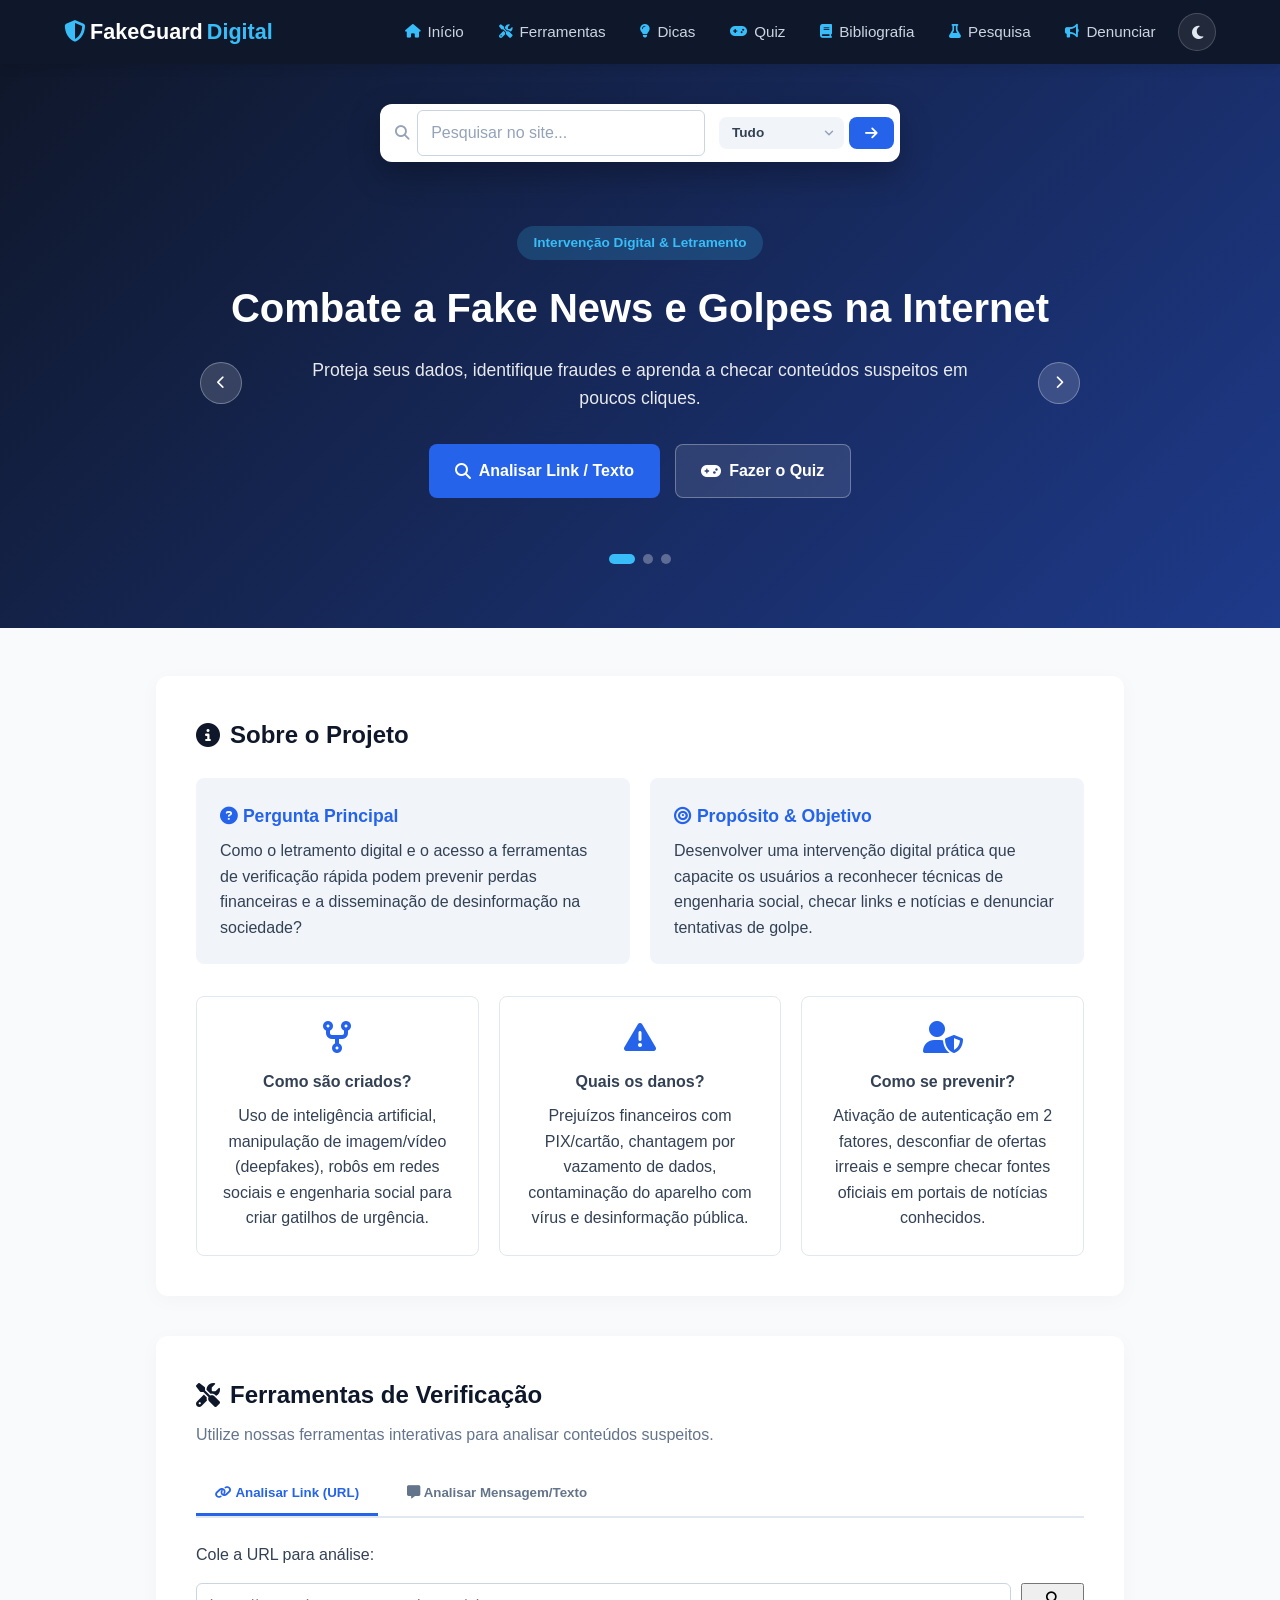
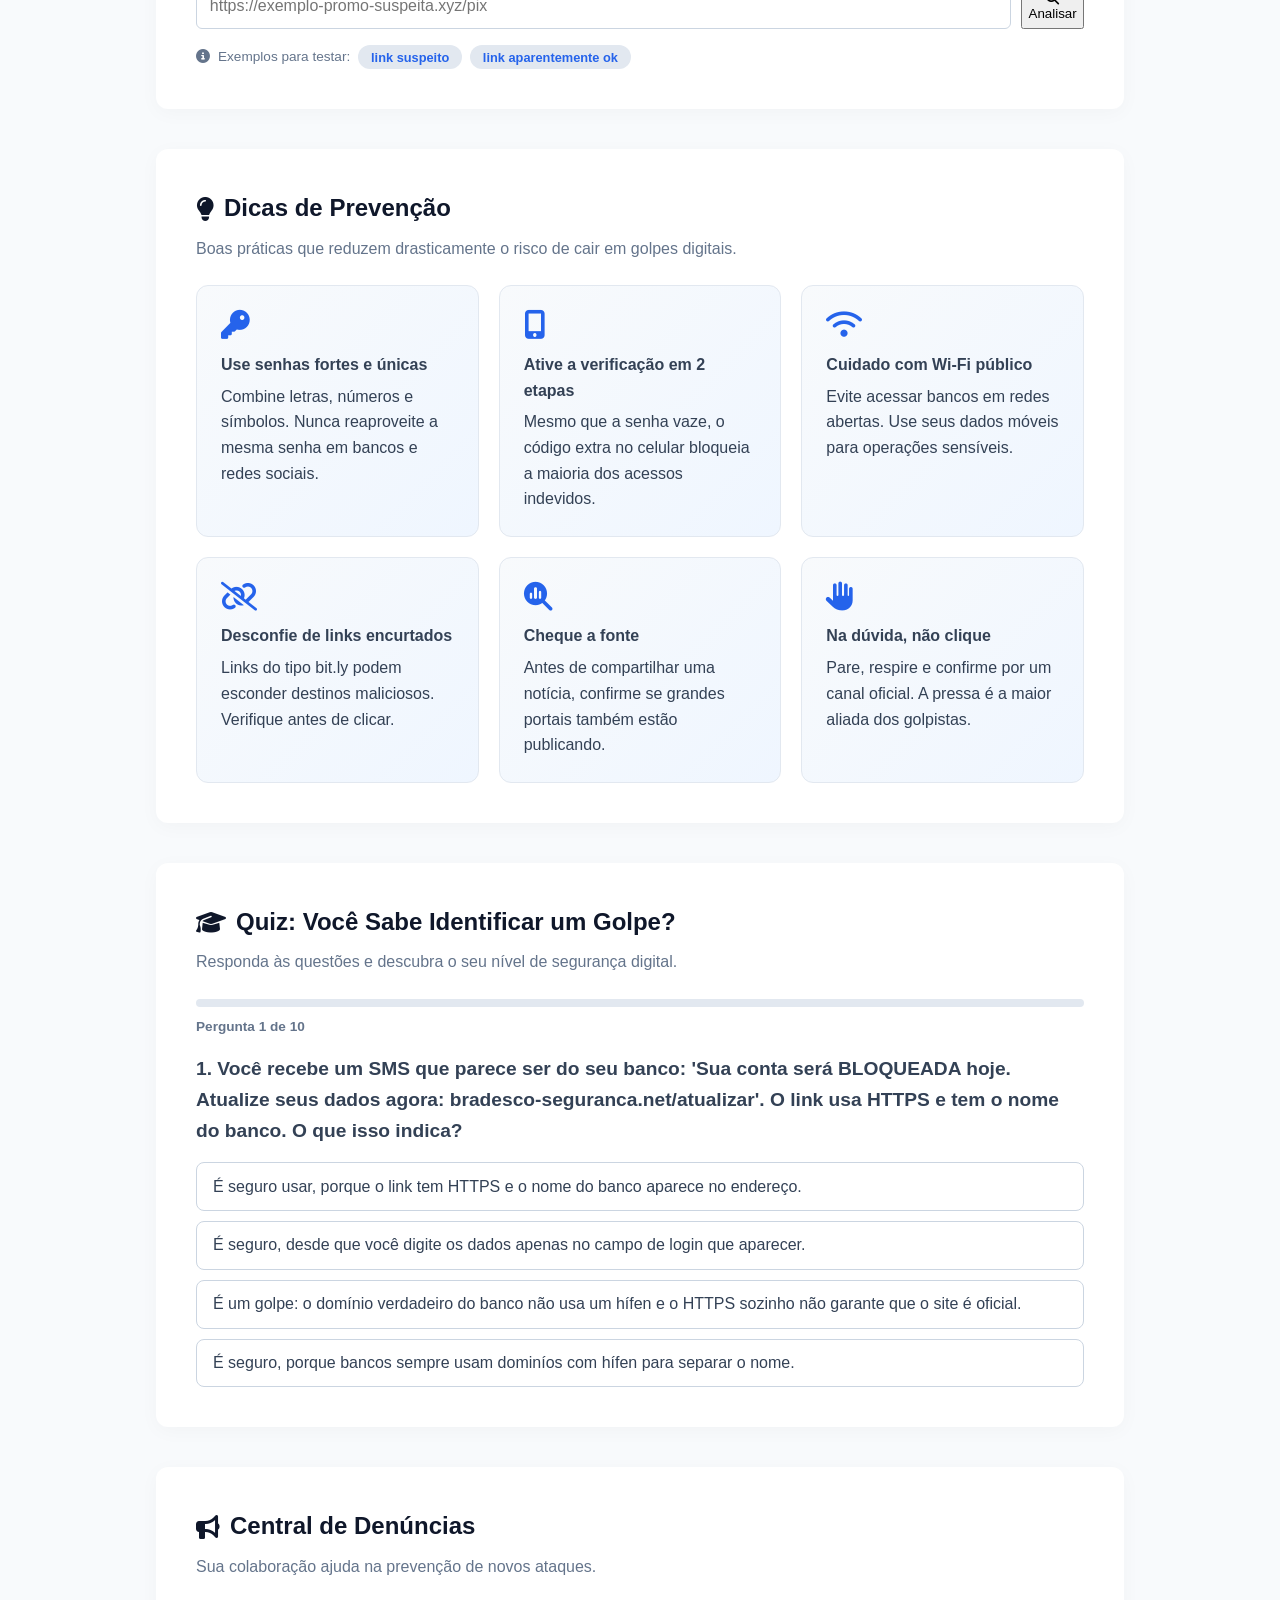
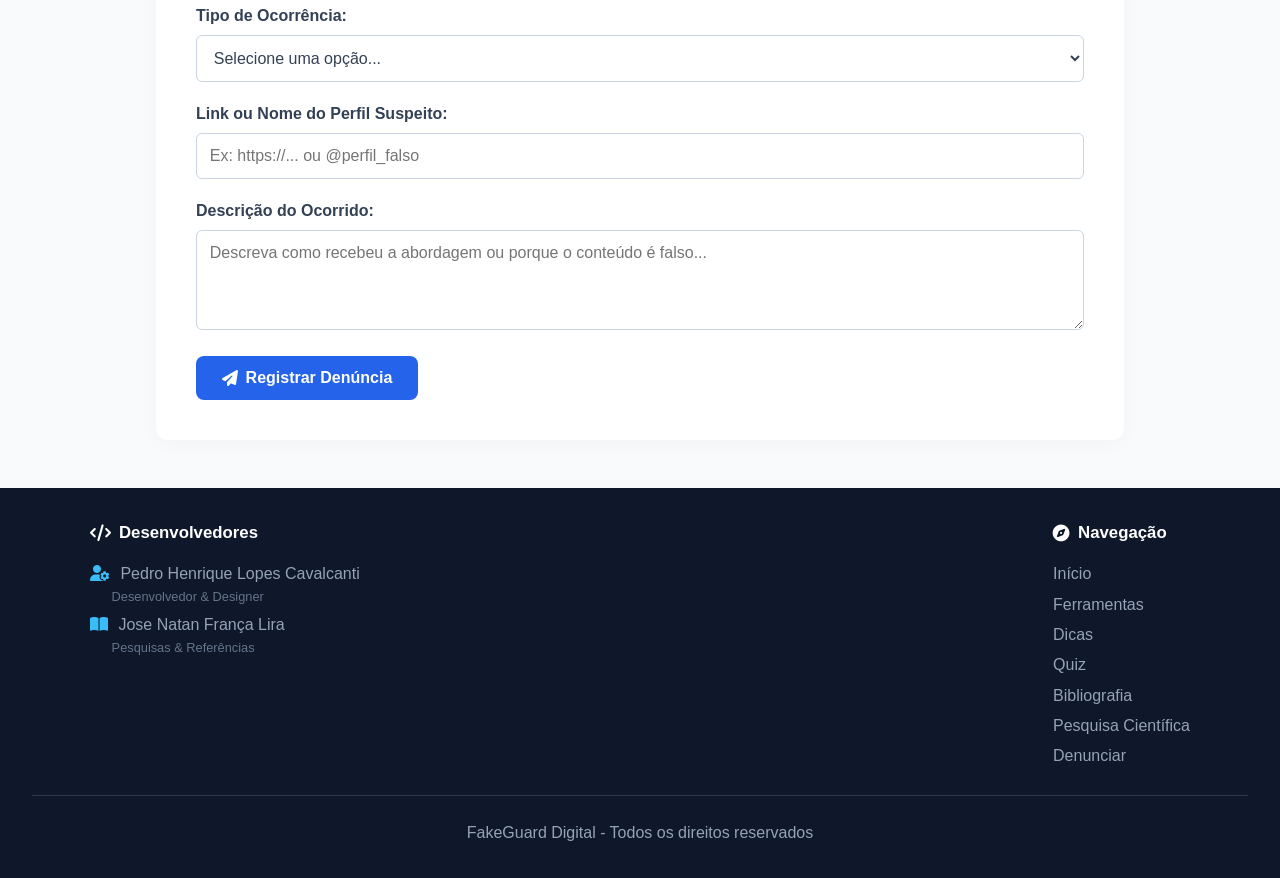
==== commit c0c154ff: "Add files via upload" ====
--- a/index.html
+++ b/index.html
@@ -35,6 +35,7 @@
                 <li><a href="#dicas"><i class="fa-solid fa-lightbulb"></i> Dicas</a></li>
                 <li><a href="#quiz"><i class="fa-solid fa-gamepad"></i> Quiz</a></li>
                 <li><a href="#bibliografia" id="linkBibliografia" onclick="alternarBibliografia(event)"><i class="fa-solid fa-book"></i> Bibliografia</a></li>
+                <li><a href="./pesquisa.html"><i class="fa-solid fa-flask"></i> Pesquisa</a></li>
                 <li><a href="#denuncia"><i class="fa-solid fa-bullhorn"></i> Denunciar</a></li>
             </ul>
             <button class="theme-toggle" id="themeToggle" aria-label="Alternar tema" title="Alternar tema claro/escuro" onclick="alternarTema()">
@@ -351,6 +352,7 @@
                     <li><a href="#dicas">Dicas</a></li>
                     <li><a href="#quiz">Quiz</a></li>
                     <li><a href="#bibliografia" onclick="alternarBibliografia(event)">Bibliografia</a></li>
+                    <li><a href="./pesquisa.html">Pesquisa Científica</a></li>
                     <li><a href="#denuncia">Denunciar</a></li>
                 </ul>
             </div>
--- a/assets/css/style.css
+++ b/assets/css/style.css
@@ -726,6 +726,94 @@
     margin-bottom: 0.4rem;
 }
 
+/* Bibliografia */
+.bibliografia-card[hidden] {
+    display: none;
+}
+
+.btn-voltar {
+    background: var(--surface-2);
+    color: var(--secondary-color);
+    border: 1px solid var(--border-color);
+    padding: 0.6rem 1.2rem;
+    font-size: 0.9rem;
+    margin-bottom: 1.5rem;
+}
+
+.btn-voltar:hover {
+    background: var(--secondary-color);
+    color: #fff;
+}
+
+.biblio-grid {
+    display: grid;
+    grid-template-columns: repeat(auto-fit, minmax(280px, 1fr));
+    gap: 16px;
+    margin-top: 1rem;
+}
+
+.biblio-item {
+    display: flex;
+    gap: 14px;
+    align-items: flex-start;
+    background: var(--surface-2);
+    border-left: 4px solid var(--secondary-color);
+    border-radius: 8px;
+    padding: 1.1rem 1.2rem;
+    transition: transform 0.2s ease, background-color 0.3s ease;
+}
+
+.biblio-item:hover {
+    transform: translateX(4px);
+}
+
+.biblio-item > i {
+    color: var(--secondary-color);
+    font-size: 1.3rem;
+    margin-top: 2px;
+    flex-shrink: 0;
+}
+
+.biblio-item h4 {
+    font-size: 0.98rem;
+    margin-bottom: 0.3rem;
+    color: var(--primary-color);
+}
+
+.biblio-item p {
+    font-size: 0.87rem;
+    color: var(--text-color);
+    line-height: 1.5;
+}
+
+.biblio-item a {
+    color: var(--secondary-color);
+    font-weight: 600;
+    text-decoration: none;
+    word-break: break-word;
+}
+
+.biblio-item a:hover {
+    text-decoration: underline;
+}
+
+.biblio-nota {
+    margin-top: 1.5rem;
+    padding: 1rem 1.2rem;
+    background: var(--surface-2);
+    border-radius: 8px;
+    font-size: 0.87rem;
+    color: var(--muted-color);
+    display: flex;
+    gap: 10px;
+    align-items: flex-start;
+}
+
+.biblio-nota i {
+    color: var(--accent-color);
+    margin-top: 3px;
+}
+
 /* Quiz Style */
 .quiz-progress {
     height: 8px;
@@ -1047,4 +1135,257 @@
 .chip,
 .footer-dev li span {
     transition: background-color 0.3s ease, border-color 0.3s ease, color 0.3s ease;
+}
+
+/* ==========================================================
+   Página da Pesquisa Científica (pesquisa.html)
+   ========================================================== */
+.btn-voltar-menu {
+    color: #cbd5e1;
+    text-decoration: none;
+    font-weight: 600;
+    font-size: 0.9rem;
+    padding: 0.5rem 0.9rem;
+    border-radius: 8px;
+    border: 1px solid rgba(255, 255, 255, 0.18);
+    display: inline-flex;
+    align-items: center;
+    gap: 7px;
+    transition: background-color 0.2s ease, color 0.2s ease;
+}
+
+.btn-voltar-menu:hover {
+    background-color: rgba(56, 189, 248, 0.2);
+    color: #fff;
+}
+
+.pesquisa-hero {
+    background: var(--hero-bg);
+    color: #fff;
+    padding: 2.5rem 1rem 3.5rem;
+    text-align: center;
+    transition: background 0.3s ease;
+}
+
+.pesquisa-hero h1 {
+    font-size: 2.2rem;
+    max-width: 900px;
+    margin: 0 auto 0.8rem;
+    line-height: 1.25;
+}
+
+.pesquisa-subtitulo {
+    font-size: 1.1rem;
+    opacity: 0.9;
+    max-width: 760px;
+    margin: 0 auto 1.8rem;
+}
+
+.pesquisa-meta {
+    display: flex;
+    flex-wrap: wrap;
+    justify-content: center;
+    gap: 12px;
+    max-width: 900px;
+    margin: 0 auto;
+}
+
+.pesquisa-meta .meta-item {
+    display: inline-flex;
+    align-items: center;
+    gap: 8px;
+    background: rgba(255, 255, 255, 0.08);
+    border: 1px solid rgba(255, 255, 255, 0.18);
+    border-radius: 30px;
+    padding: 0.5rem 1rem;
+    font-size: 0.82rem;
+    text-align: left;
+}
+
+.pesquisa-meta .meta-item i {
+    color: var(--accent-color);
+}
+
+.pesquisa-container {
+    max-width: 900px;
+}
+
+.sumario-lista {
+    list-style: none;
+    display: grid;
+    grid-template-columns: repeat(auto-fit, minmax(280px, 1fr));
+    gap: 8px;
+}
+
+.sumario-lista a {
+    display: flex;
+    align-items: center;
+    gap: 8px;
+    padding: 0.6rem 0.85rem;
+    border-radius: 8px;
+    background: var(--surface-2);
+    color: var(--secondary-color);
+    text-decoration: none;
+    font-weight: 600;
+    font-size: 0.9rem;
+    transition: background-color 0.2s ease, transform 0.2s ease;
+}
+
+.sumario-lista a:hover {
+    transform: translateX(4px);
+    background: var(--surface-3);
+}
+
+.sumario-lista a i {
+    font-size: 0.7rem;
+    color: var(--accent-color);
+}
+
+.pesquisa-container .section-card p {
+    margin-bottom: 1rem;
+    text-align: justify;
+}
+
+.pesquisa-sub {
+    font-size: 1.08rem;
+    color: var(--secondary-color);
+    margin: 1.6rem 0 0.6rem;
+}
+
+.pesquisa-lista {
+    list-style: none;
+    display: flex;
+    flex-direction: column;
+    gap: 10px;
+    margin: 0.5rem 0 1.2rem;
+}
+
+.pesquisa-lista li {
+    background: var(--surface-2);
+    border-left: 4px solid var(--secondary-color);
+    border-radius: 8px;
+    padding: 0.9rem 1.1rem;
+    font-size: 0.95rem;
+    transition: background-color 0.3s ease;
+}
+
+.pesquisa-lista.numerada {
+    counter-reset: etapa;
+}
+
+.pesquisa-lista.numerada li {
+    counter-increment: etapa;
+    position: relative;
+    padding-left: 3.4rem;
+}
+
+.pesquisa-lista.numerada li::before {
+    content: counter(etapa);
+    position: absolute;
+    left: 1rem;
+    top: 0.9rem;
+    width: 1.8rem;
+    height: 1.8rem;
+    border-radius: 50%;
+    background: var(--secondary-color);
+    color: #fff;
+    font-weight: 700;
+    font-size: 0.85rem;
+    display: flex;
+    align-items: center;
+    justify-content: center;
+}
+
+.box-destaque {
+    margin-top: 1.5rem;
+    border-left: 4px solid var(--accent-color);
+}
+
+.palavras-chave {
+    background: var(--surface-2);
+    border-radius: 8px;
+    padding: 0.9rem 1.1rem;
+    font-size: 0.9rem;
+}
+
+.stats-grid {
+    display: grid;
+    grid-template-columns: repeat(auto-fit, minmax(250px, 1fr));
+    gap: 18px;
+    margin-top: 1rem;
+}
+
+.stat-card {
+    background: linear-gradient(135deg, var(--dica-bg-1) 0%, var(--dica-bg-2) 100%);
+    border: 1px solid var(--border-color);
+    border-radius: 12px;
+    padding: 1.4rem;
+    transition: transform 0.25s ease, box-shadow 0.25s ease, background 0.3s ease;
+}
+
+.stat-card:hover {
+    transform: translateY(-5px);
+    box-shadow: 0 12px 24px rgba(15, 23, 42, 0.15);
+}
+
+.stat-numero {
+    display: inline-block;
+    font-size: 1.8rem;
+    font-weight: 800;
+    color: var(--secondary-color);
+    margin-bottom: 0.4rem;
+    letter-spacing: -0.5px;
+}
+
+.stat-card h4 {
+    margin-bottom: 0.4rem;
+    font-size: 1rem;
+}
+
+.stat-card p {
+    font-size: 0.88rem;
+    text-align: left !important;
+    margin-bottom: 0;
+}
+
+.cta-pesquisa {
+    display: flex;
+    flex-wrap: wrap;
+    gap: 12px;
+    margin-top: 1.8rem;
+}
+
+.btn-outline {
+    background: transparent;
+    color: var(--secondary-color);
+    border: 1px solid var(--secondary-color);
+}
+
+.btn-outline:hover {
+    background: var(--secondary-color);
+    color: #fff;
+}
+
+.pesquisa-voltar {
+    text-align: center;
+    margin-bottom: 3rem;
+}
+
+@media (max-width: 768px) {
+    .pesquisa-hero h1 {
+        font-size: 1.6rem;
+    }
+
+    .pesquisa-hero {
+        padding: 2rem 1rem 2.8rem;
+    }
+
+    .pesquisa-container .section-card p {
+        text-align: left;
+    }
+
+    .btn-voltar-menu {
+        font-size: 0.78rem;
+        padding: 0.45rem 0.7rem;
+    }
 }
